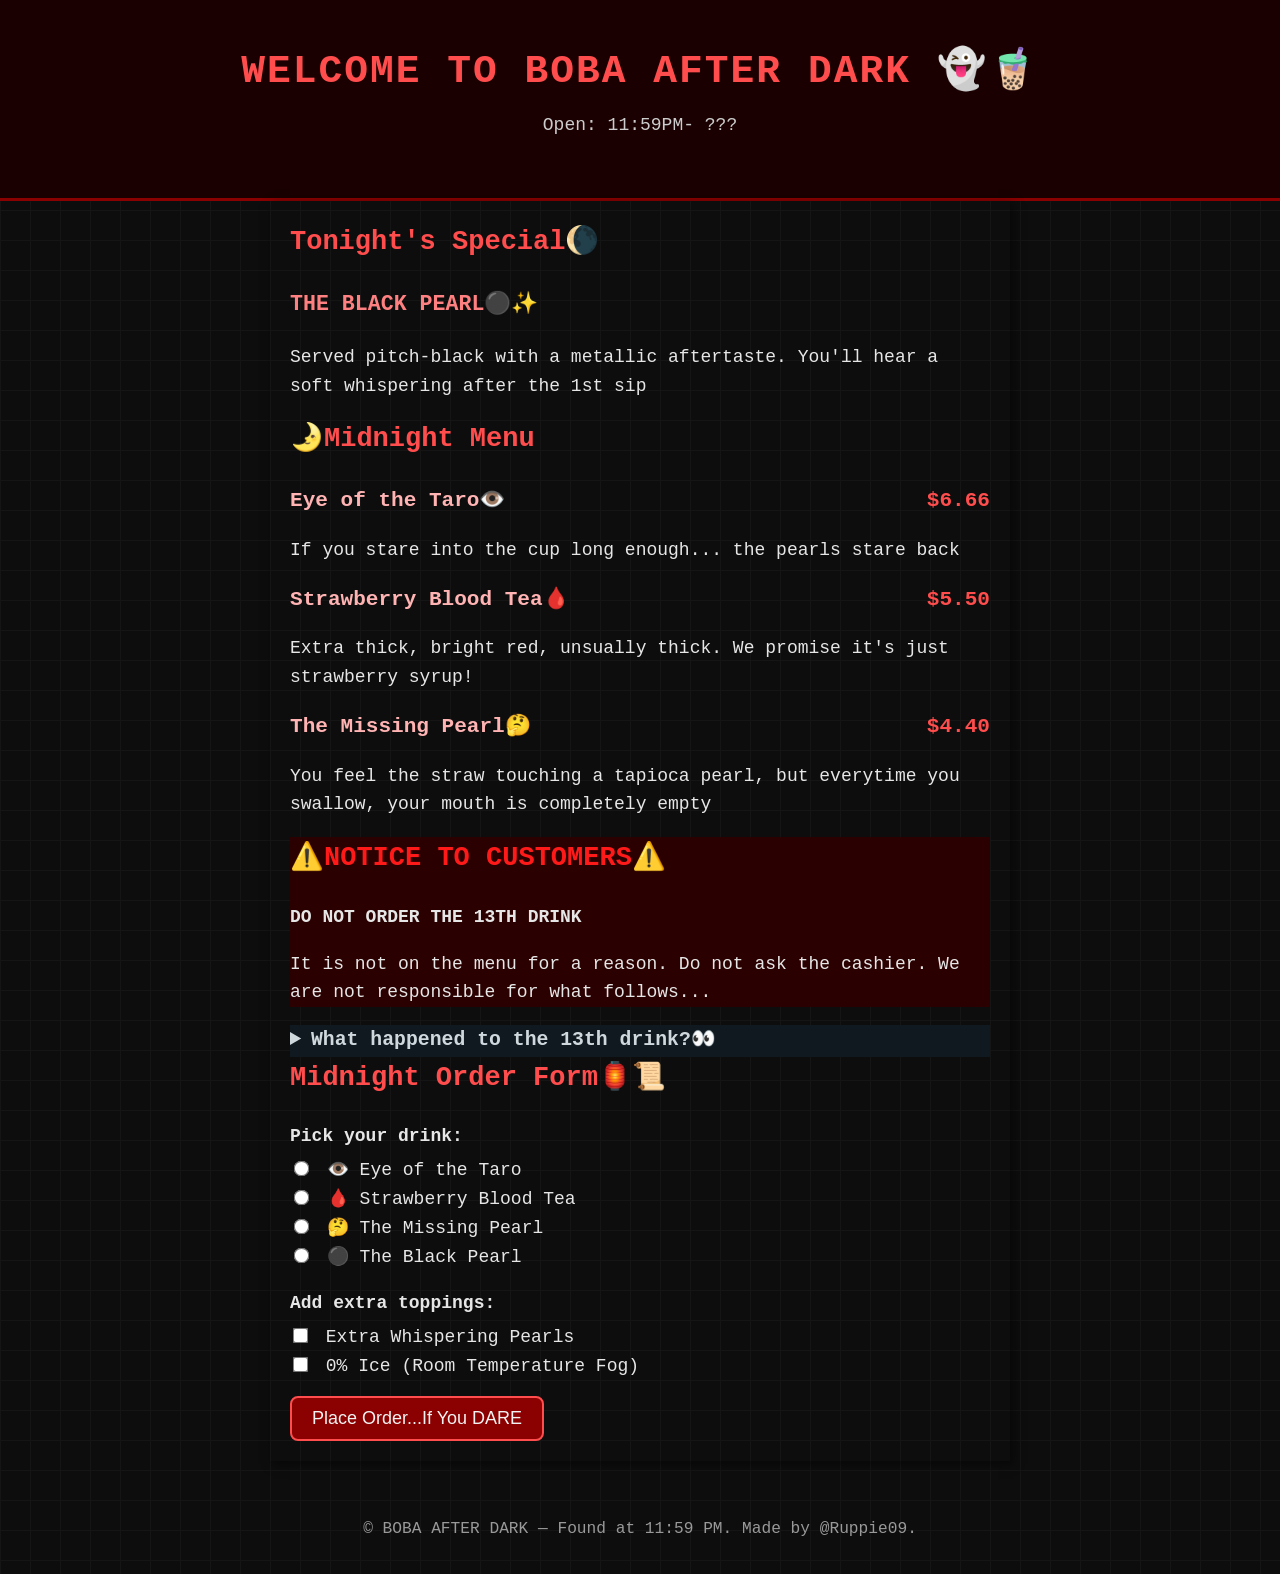
==== index.html @ 9333d312 "debugging" ====
<!DOCTYPE html>
<html lang="en">
    <head>
<meta charset="UTF-8">
<meta name="viewport" content="width=device-width, initial-scale=1.0">
<title>Welcome to BOBA AFTER DARK</title>
<link rel="stylesheet" href="style.css">
    
    </head>
    <body>
        <header>
            <h1>WELCOME TO BOBA AFTER DARK 👻🧋</h1>
            <p class="tagline">Open: 11:59PM- ???</p>
        </header>

        <main>
<section class="special">
            <h2>Tonight's Special🌘</h2>
            <p class="special-title">THE BLACK PEARL⚫✨</p>
            <p>Served pitch-black with a metallic aftertaste. You'll hear a soft whispering after the 1st sip</p>


      </figure>
      <section class="menu">
        <h2>🌛Midnight Menu</h2>
        <article class="drink">
            <h3>Eye of the Taro👁️ <span class ="price">$6.66</span></h3>
            <p>If you stare into the cup long enough... the pearls stare back</p>
        </article>

        <article class="drink">
            <h3>Strawberry Blood Tea🩸<span class="price">$5.50</span></h3>
            <p>Extra thick, bright red, unsually thick. We promise it's just strawberry syrup!</p>

        </article>
        <article class="drink">
            <h3>The Missing Pearl🤔<span class="price">$4.40</span></h3>
            <p>You feel the straw touching a tapioca pearl, but everytime you swallow, your mouth is completely empty</p>

        </article>
      </section>

      <section class="warning">
        <h2>⚠️NOTICE TO CUSTOMERS⚠️</h2>
        <p><strong>DO NOT ORDER THE 13TH DRINK</strong></p>
        <p>It is not on the menu for a reason. Do not ask the cashier. We are not responsible for what follows...</p>
      
            </section>

            <section class="secret">
               <details>
    <summary>What happened to the 13th drink?👀</summary>
    <div class="secret-content">
        <p>Ube Fog used to be our best seller. Purple, cold, a little smoky on top — regulars swore it tasted different every time, like it knew what kind of night you were having. It was the only drink on the menu that came with no ice option, because the owner said "it's already cold enough where it's from."</p>
        <p>One night a customer ordered it at exactly 11:59 PM, paid in exact change, and sat down by the window. The barista turned around to grab a straw. When she turned back, the cup was still full, still steaming a little, and the seat was empty. The door hadn't opened. The bell never rang.</p>
        <p>We pulled Ube Fog off the menu the next morning. Nobody talks about why the cashier quit that same week. But sometimes, right around midnight, someone taps twice on the counter and asks for "the usual" — and whoever's working that night just says we're out.</p>
    </div>
</details>

                   
            </section>

           <section class="order">
      <h2>Midnight Order Form🏮📜</h2>
      <form action="order-placed.html">
        
        <p class="form-title">Pick your drink:</p>
        <label>
          <input type="radio" name="drink" value="taro" required> 👁️ Eye of the Taro
        </label><br>
        <label>
          <input type="radio" name="drink" value="strawberry"> 🩸 Strawberry Blood Tea
        </label><br>
        <label>
          <input type="radio" name="drink" value="midnight"> 🤔 The Missing Pearl
        </label><br>
         <input type="radio" name="drink" value="midnight"> ⚫ The Black Pearl
        </label><br>
                        <p class="form-title">Add extra toppings:
                        </p>
                        <label>
                            <input type="checkbox"  name="topping" value="boba">
                            Extra Whispering Pearls</label><br>
                        
                       <label>
                    <input type="checkbox" name="ice"> 0% Ice (Room Temperature Fog)
                </label><br>

                    <button type="submit">Place Order...If You DARE</button>

                </form>

                
            </section>
        </main>
        <footer>
    <p>© BOBA AFTER DARK — Found at 11:59 PM. Made by @Ruppie09.</p>
  </footer>
        

    </body>
</html>
---- style.css ----
body{
    font-family: 'Courier New', monospace;
    background-color:#0d0d0d;
    background-image: linear-gradient(#151515 1px, transparent 1px), linear-gradient(90deg, #151515 1px, transparent 1px);
  background-size: 30px 30px;
  color: #e6e6e6;
  margin: 0;
  padding: 0;
  font-size: 18px;
  line-height: 1.6;}

  header{
    background-color:#1a0000; 
    color: #f2f2f2;
    text-align: center;
    padding: 40px 15px;
   border-bottom: 3px solid #8b0000;
  }
  header h1{
    margin: 0;
    font-size: 2.2em;
    color: #ff4d4d;
    letter-spacing: 2px;
  }

  .tagline{
    margin-top: 8px;
    color: #cccccc;
  }

  main{
    max-width: 700px;
    margin: 0 auto;
    padding: 20px;
    margin-bottom:25px;
    box-shadow: 3px 3px 10px rgba(0, 0, 0, 0.5);

  }

  h2{
    margin-top: 0;
    color:#ff4d4d ;
  }
  .special-title{
    color:#ff8080 ;
    font-weight: bold;
    font-size: 1.2em;
  }
  .featured-img{
    text-align: center;
    margin: 20px 0;
  }
  .featured-img img{
    width: 100%;
    max-width: 400px;
    border-radius: 10px;
    border: 3px solid #8b0000;

  }
  .featured-img figcaption{
    margin-top: 8px;
    font-size :0px;
    color: #999;
    font-style: italic;
  }
  .drink:hover{
border-color: #ff4d4d;
  background-color: #221111;
  }

  .drink h3{
    margin-top: 0;
    margin-bottom: 5px;
    color:#ffb3b3 ;
  }
  .price{
    float: right;
    color:#ff4d4d;
    font-weight: bold;
  }
  .warning{
    background-color:#2b0000;
    border-color: #ff4d4d;
  }
  .warning h2{
     color: #ff1a1a;
  }
  .secret{
    background-color: #101820;
  border-color: #444;
  }
  .secret summary{
    font-size: 1.1em;
    font-weight: bold;
    cursor: pointer;
    color: #cfd8dc;
  }

  .secret-content{
    margin-top: 10px;
  }
  .form-title{
    font-weight: bold;
    margin-bottom: 5px;
  }
  .order input[
    type="radio"], 
    .order input[type="checkbox"]
  {
    margin-right: 8px;
    transform: scale(1.2);
  }
  .order button{
    margin-top: 15px;
    padding: 10px 20px;
    font-size: 1em;
    background-color: #8b0000;
  color: #f2f2f2;
  border: 2px solid #ff4d4d;
  border-radius: 8px;
  cursor: pointer;
  }
  .order button:hover{
    background-color:#ff1a1a; 
     color: #000;
  }
  footer {
  text-align: center;
  font-size: 0.9em;
  color: #999;
  padding: 15px;
}
.order-result{
  text-align: center;
}
.back-link {
  display: block;
  text-align: center;
  color: #ff8080;
  margin-bottom: 25px;
}

.back-link:hover {
  color: #ff4d4d;
}
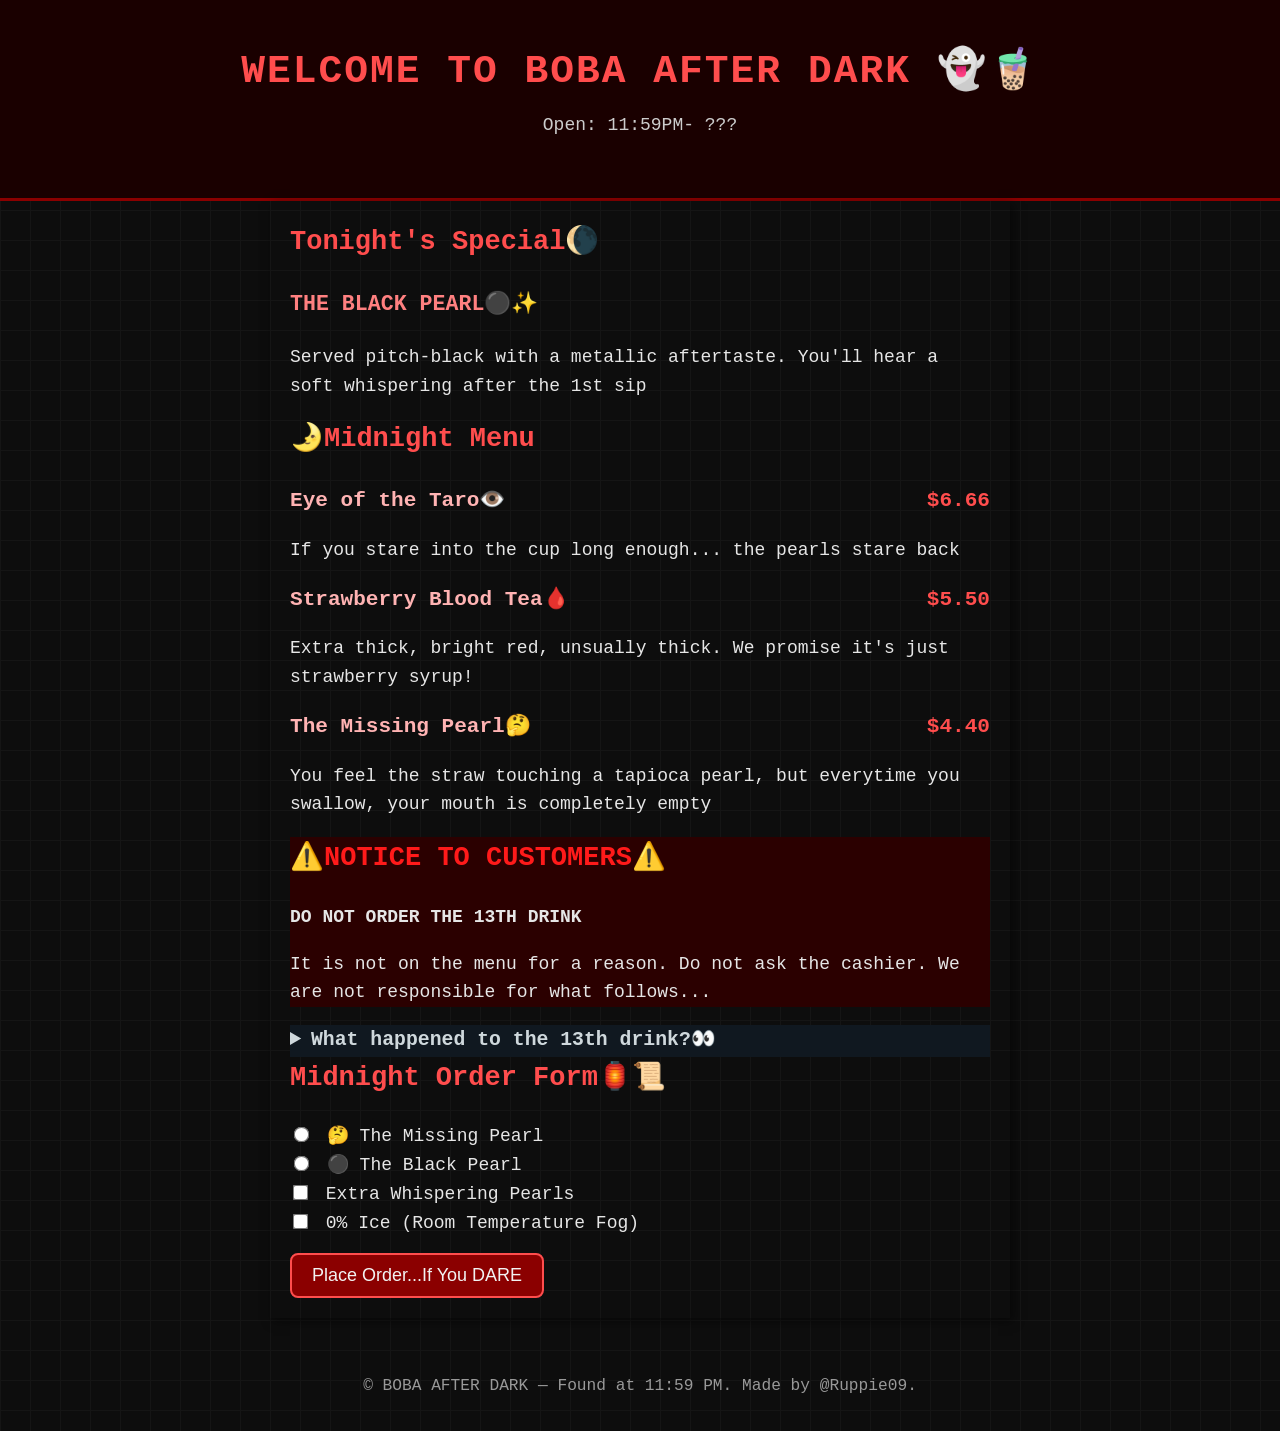
==== commit 42fd5e39: "added drinks" ====
--- a/index.html
+++ b/index.html
@@ -64,21 +64,12 @@
       <h2>Midnight Order Form🏮📜</h2>
       <form action="order-placed.html">
         
-        <p class="form-title">Pick your drink:</p>
-        <label>
-          <input type="radio" name="drink" value="taro" required> 👁️ Eye of the Taro
+       <label>
+          <input type="radio" name="drink" value="missing"> 🤔 The Missing Pearl
         </label><br>
         <label>
-          <input type="radio" name="drink" value="strawberry"> 🩸 Strawberry Blood Tea
+          <input type="radio" name="drink" value="blackpearl"> ⚫ The Black Pearl
         </label><br>
-        <label>
-          <input type="radio" name="drink" value="midnight"> 🤔 The Missing Pearl
-        </label><br>
-         <input type="radio" name="drink" value="midnight"> ⚫ The Black Pearl
-        </label><br>
-                        <p class="form-title">Add extra toppings:
-                        </p>
-                        <label>
                             <input type="checkbox"  name="topping" value="boba">
                             Extra Whispering Pearls</label><br>
                         
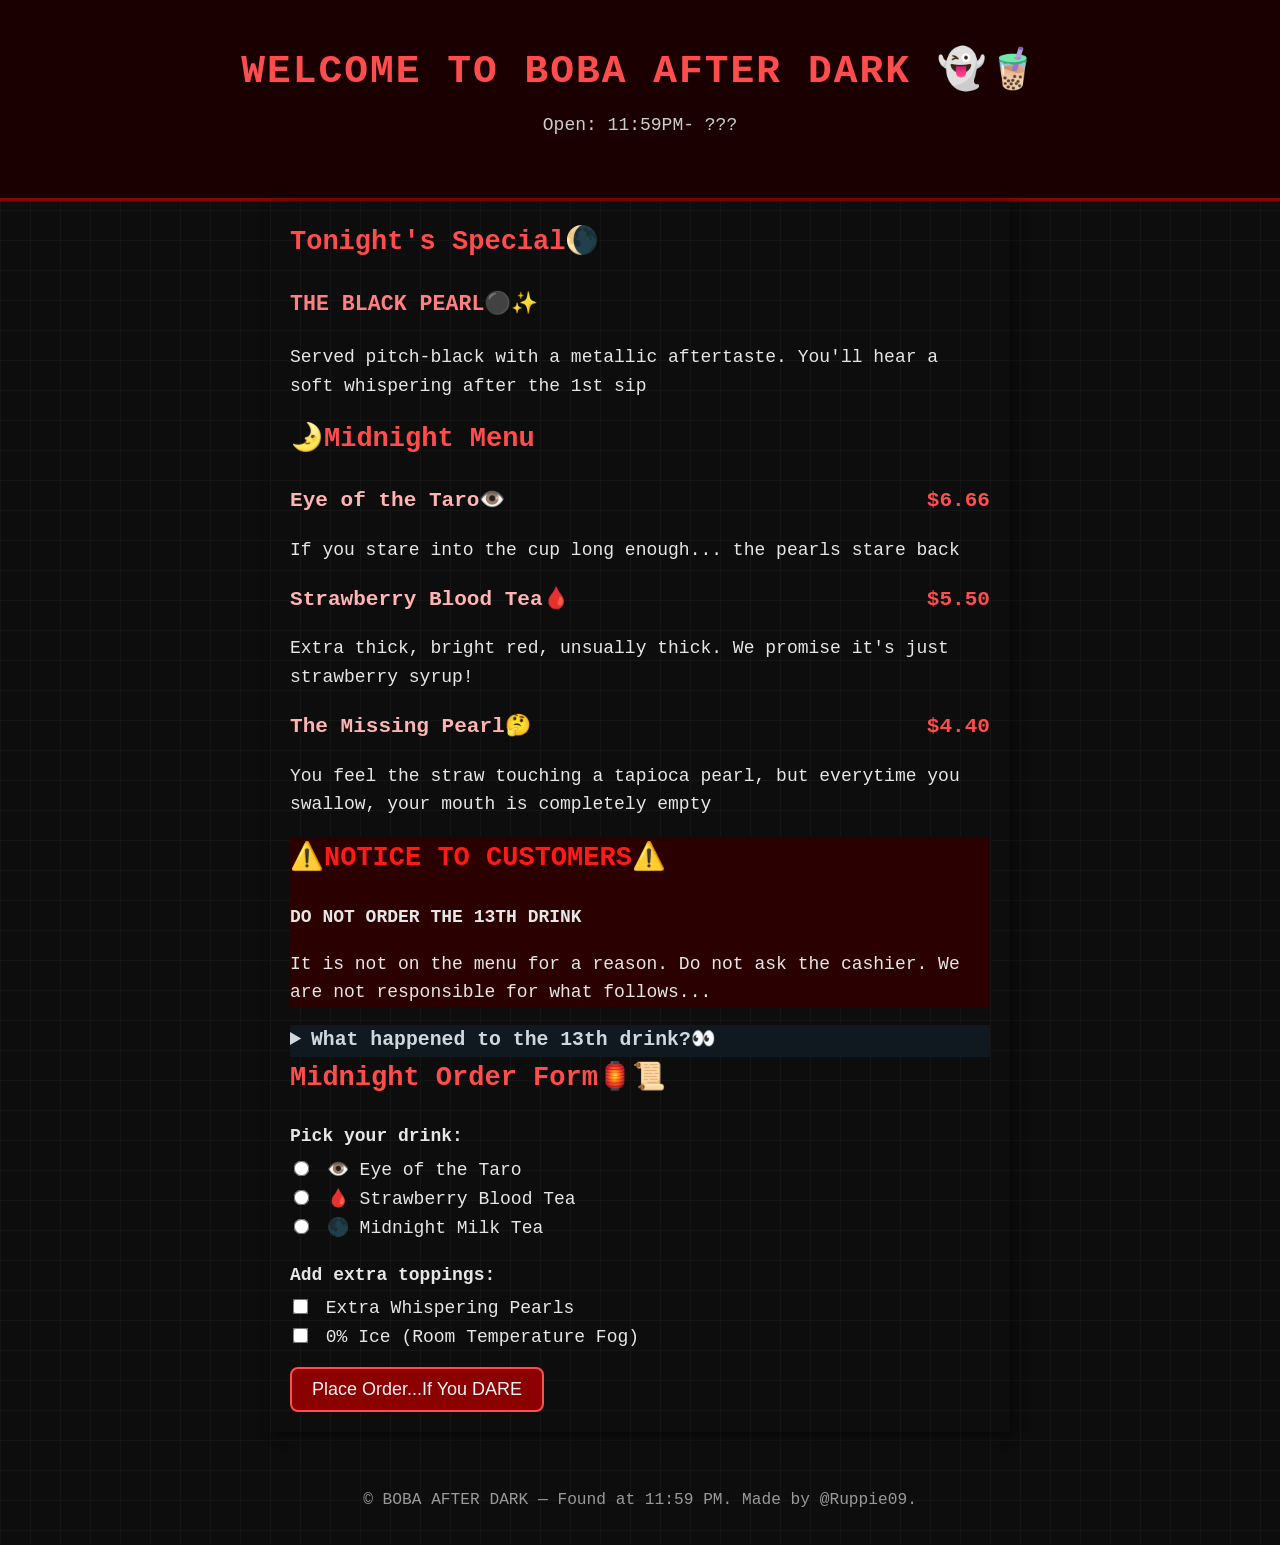
==== commit 7e847a05: "changes" ====
--- a/index.html
+++ b/index.html
@@ -64,12 +64,19 @@
       <h2>Midnight Order Form🏮📜</h2>
       <form action="order-placed.html">
         
-       <label>
-          <input type="radio" name="drink" value="missing"> 🤔 The Missing Pearl
+        <p class="form-title">Pick your drink:</p>
+        <label>
+          <input type="radio" name="drink" value="taro" required> 👁️ Eye of the Taro
         </label><br>
         <label>
-          <input type="radio" name="drink" value="blackpearl"> ⚫ The Black Pearl
+          <input type="radio" name="drink" value="strawberry"> 🩸 Strawberry Blood Tea
         </label><br>
+        <label>
+          <input type="radio" name="drink" value="midnight"> 🌑 Midnight Milk Tea
+        </label><br>
+                        <p class="form-title">Add extra toppings:
+                        </p>
+                        <label>
                             <input type="checkbox"  name="topping" value="boba">
                             Extra Whispering Pearls</label><br>
                         
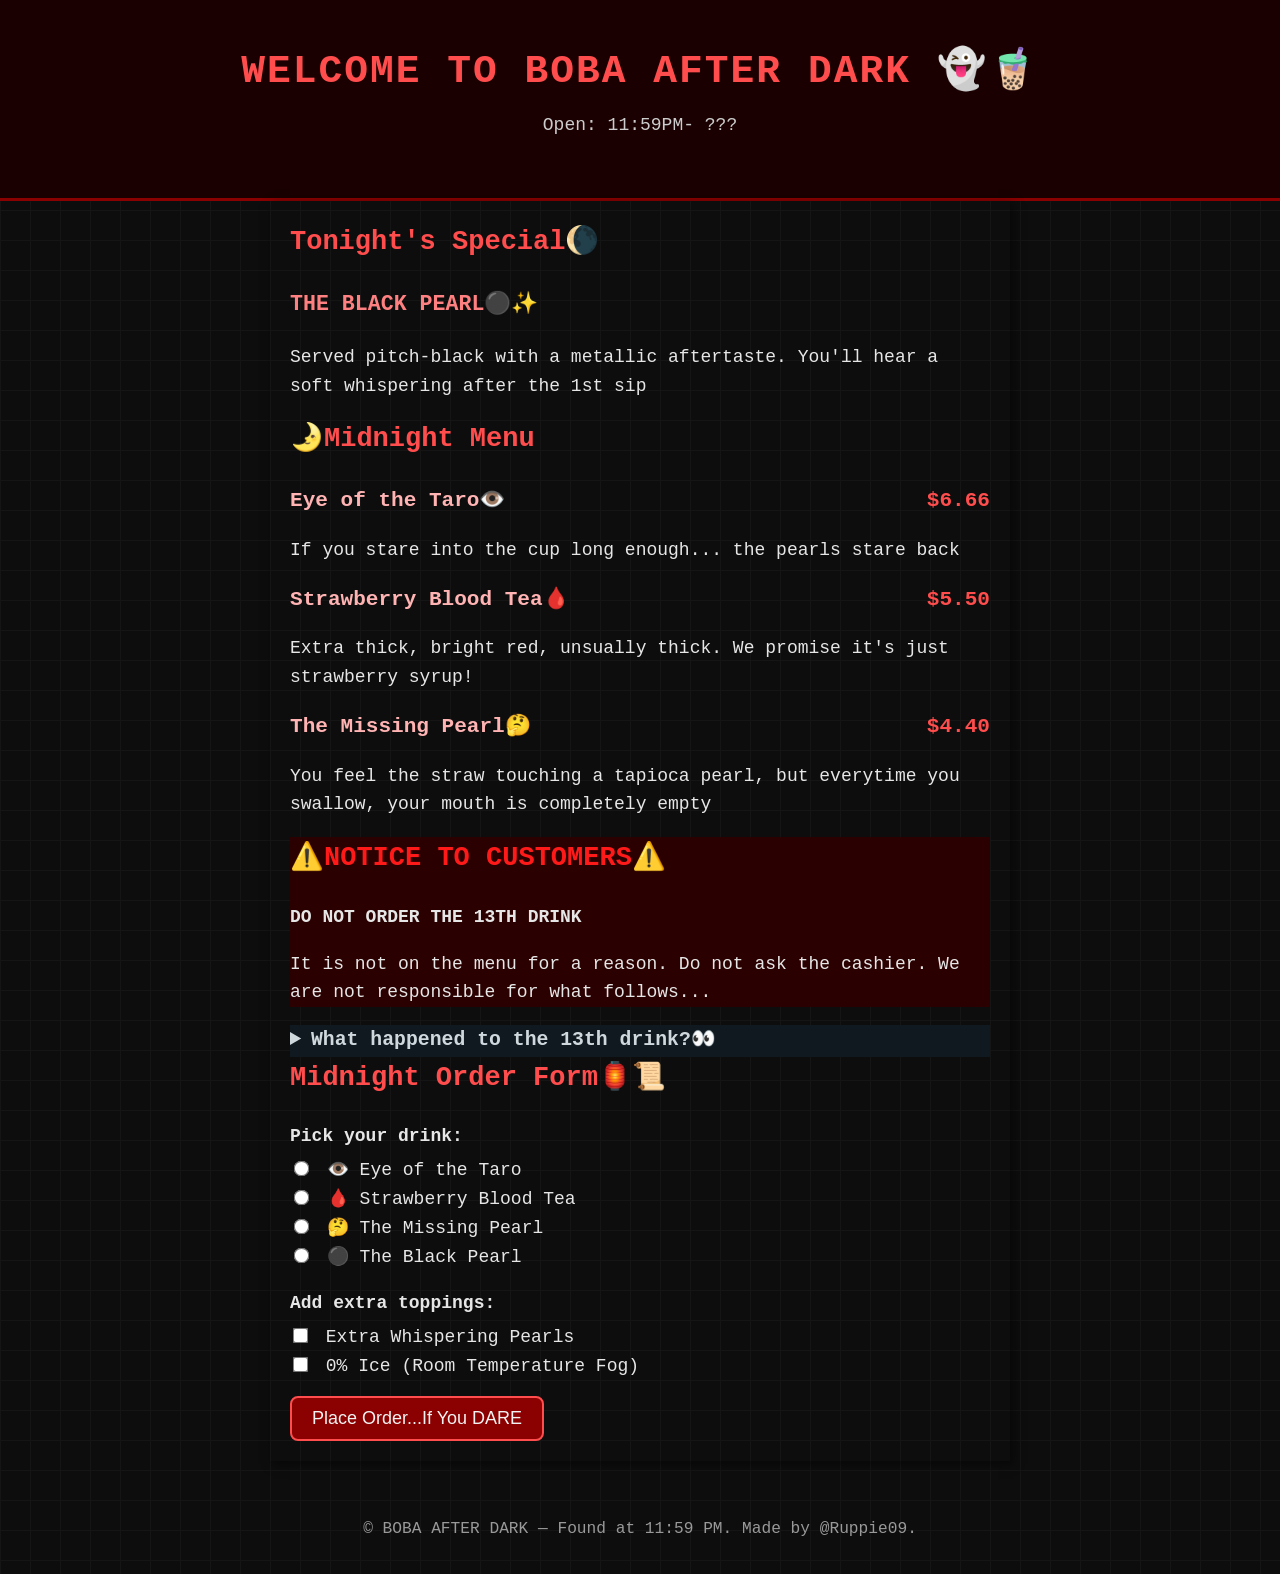
==== commit 5837db4f: "bug fixed" ====
--- a/index.html
+++ b/index.html
@@ -58,39 +58,40 @@
 </details>
 
                    
-            </section>
+          </section>
 
-           <section class="order">
-      <h2>Midnight Order Form🏮📜</h2>
-      <form action="order-placed.html">
-        
-        <p class="form-title">Pick your drink:</p>
-        <label>
-          <input type="radio" name="drink" value="taro" required> 👁️ Eye of the Taro
-        </label><br>
-        <label>
-          <input type="radio" name="drink" value="strawberry"> 🩸 Strawberry Blood Tea
-        </label><br>
-        <label>
-          <input type="radio" name="drink" value="midnight"> 🌑 Midnight Milk Tea
-        </label><br>
-                        <p class="form-title">Add extra toppings:
-                        </p>
-                        <label>
-                            <input type="checkbox"  name="topping" value="boba">
-                            Extra Whispering Pearls</label><br>
-                        
-                       <label>
-                    <input type="checkbox" name="ice"> 0% Ice (Room Temperature Fog)
-                </label><br>
+    <section class="order">
+        <h2>Midnight Order Form🏮📜</h2>
+        <form action="order-placed.html">
 
-                    <button type="submit">Place Order...If You DARE</button>
+            <p class="form-title">Pick your drink:</p>
+            <label>
+                <input type="radio" name="drink" value="taro" required> 👁️ Eye of the Taro
+            </label><br>
+            <label>
+                <input type="radio" name="drink" value="strawberry"> 🩸 Strawberry Blood Tea
+            </label><br>
+            <label>
+                <input type="radio" name="drink" value="missing"> 🤔 The Missing Pearl
+            </label><br>
+            <label>
+                <input type="radio" name="drink" value="blackpearl"> ⚫ The Black Pearl
+            </label><br>
 
-                </form>
+            <p class="form-title">Add extra toppings:</p>
+            <label>
+                <input type="checkbox" name="topping" value="boba">
+                Extra Whispering Pearls
+            </label><br>
+            <label>
+                <input type="checkbox" name="ice"> 0% Ice (Room Temperature Fog)
+            </label><br>
 
-                
-            </section>
-        </main>
+            <button type="submit">Place Order...If You DARE</button>
+
+        </form>
+    </section>
+</main>
         <footer>
     <p>© BOBA AFTER DARK — Found at 11:59 PM. Made by @Ruppie09.</p>
   </footer>
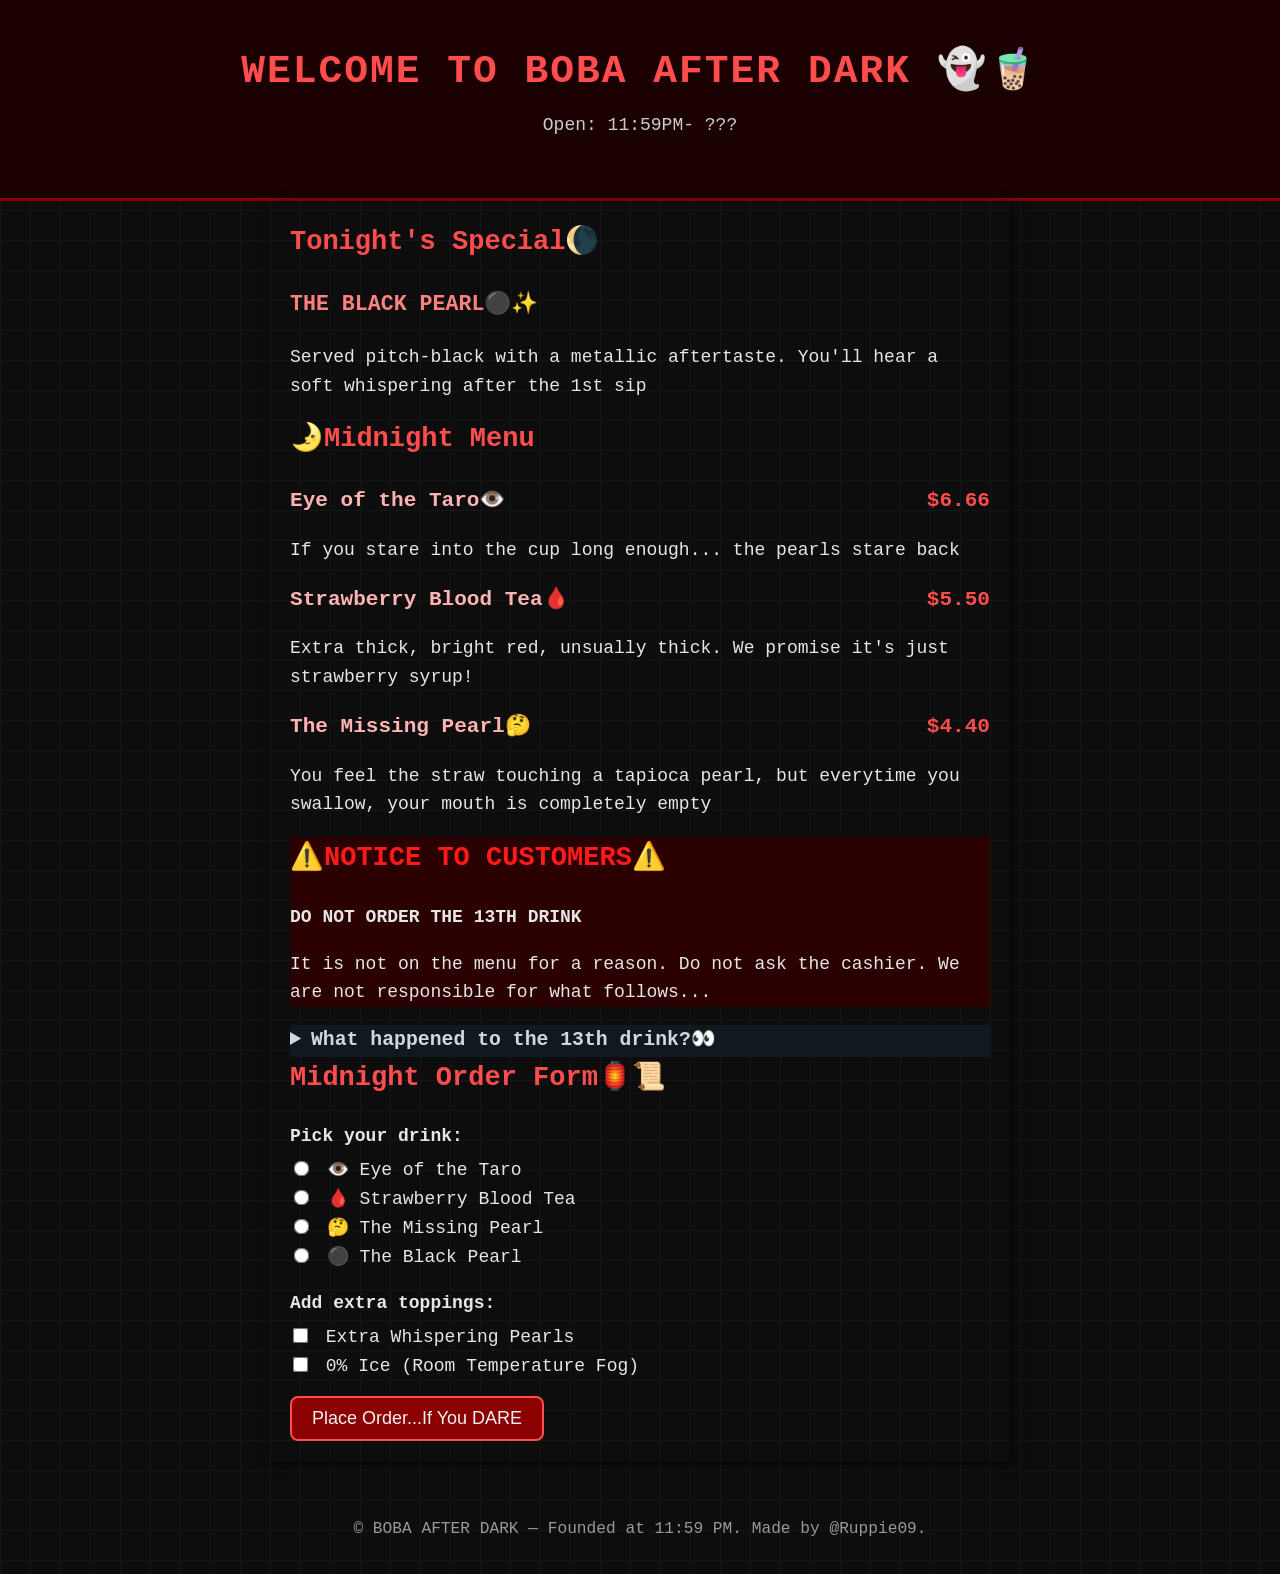
==== commit 955499c9: "deployed" ====
--- a/index.html
+++ b/index.html
@@ -4,6 +4,8 @@
 <meta charset="UTF-8">
 <meta name="viewport" content="width=device-width, initial-scale=1.0">
 <title>Welcome to BOBA AFTER DARK</title>
+
+<link rel="icon" type="image/png" href="horror-cat.png.png">
 <link rel="stylesheet" href="style.css">
     
     </head>
@@ -63,7 +65,7 @@
     <section class="order">
         <h2>Midnight Order Form🏮📜</h2>
         <form action="order-placed.html">
-
+<!-- redeploy --> 
             <p class="form-title">Pick your drink:</p>
             <label>
                 <input type="radio" name="drink" value="taro" required> 👁️ Eye of the Taro
@@ -93,7 +95,7 @@
     </section>
 </main>
         <footer>
-    <p>© BOBA AFTER DARK — Found at 11:59 PM. Made by @Ruppie09.</p>
+    <p>© BOBA AFTER DARK — Founded at 11:59 PM. Made by @Ruppie09.</p>
   </footer>
         
 
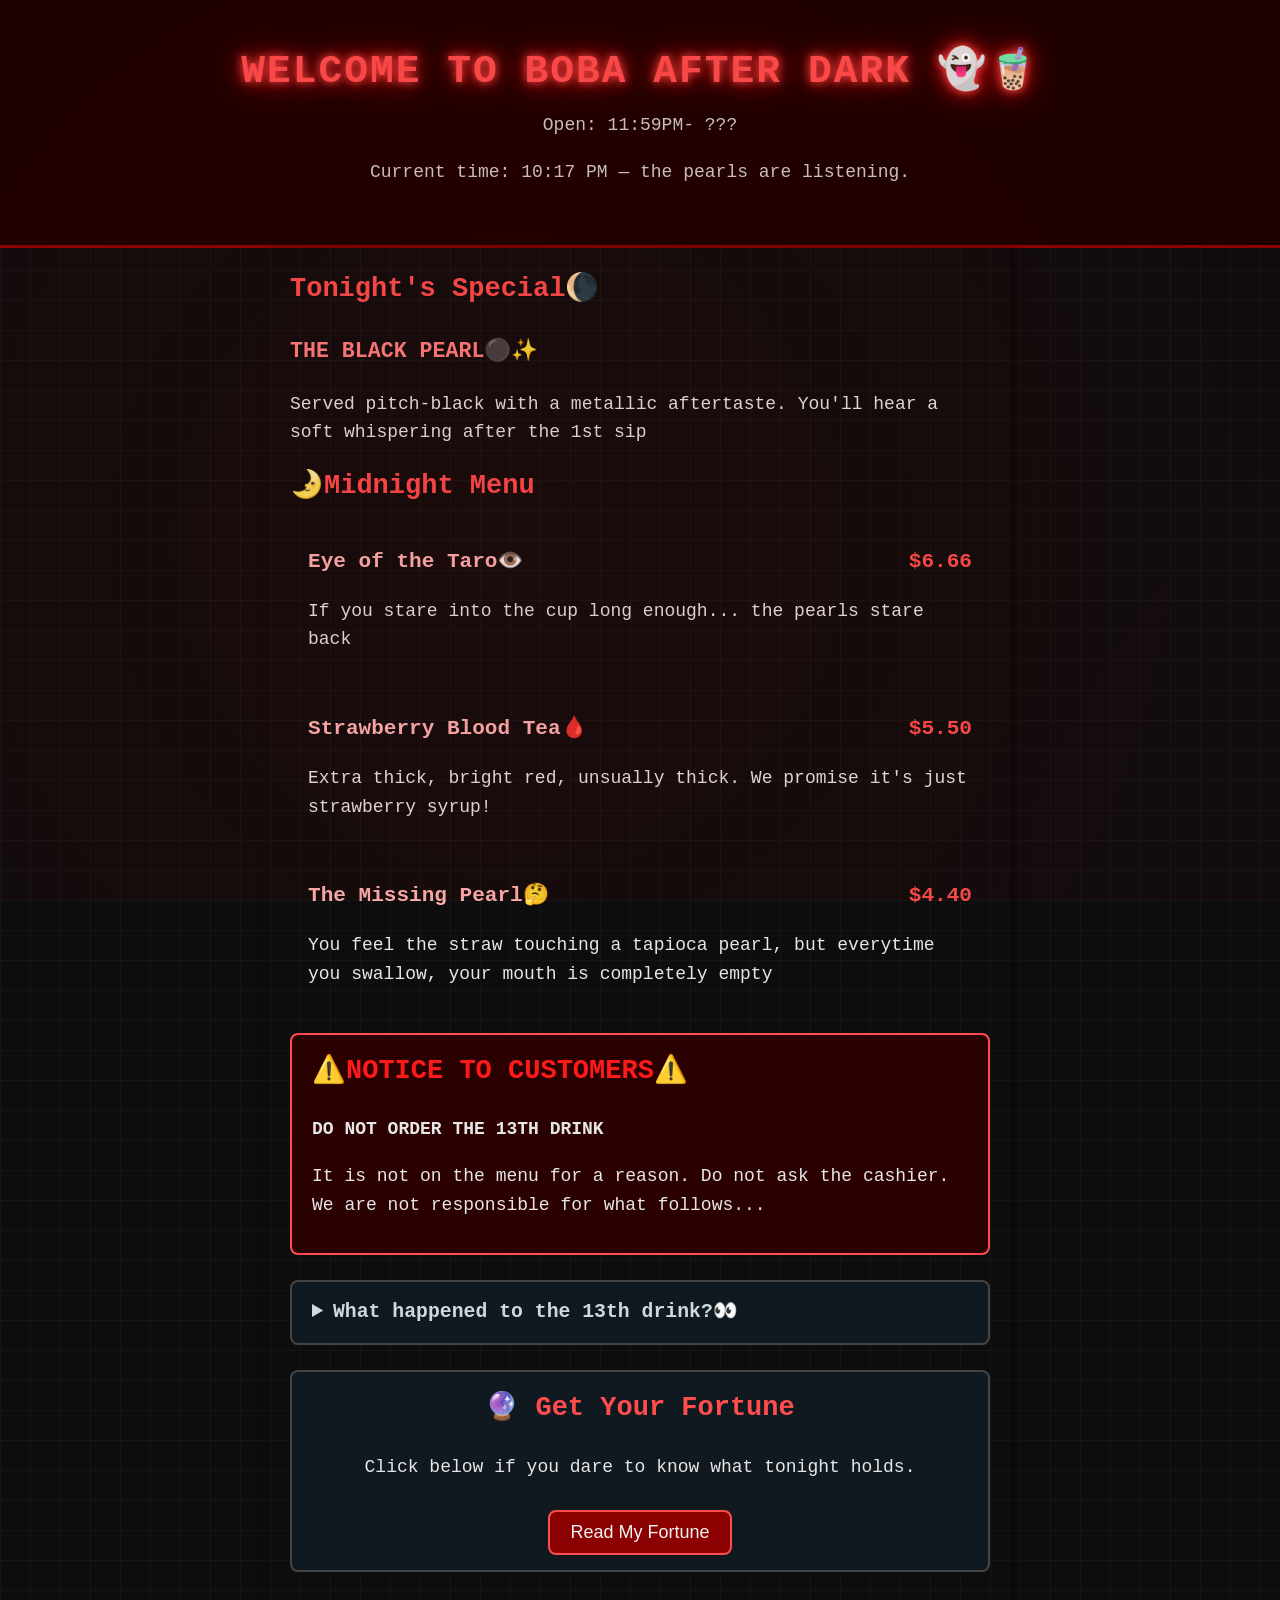
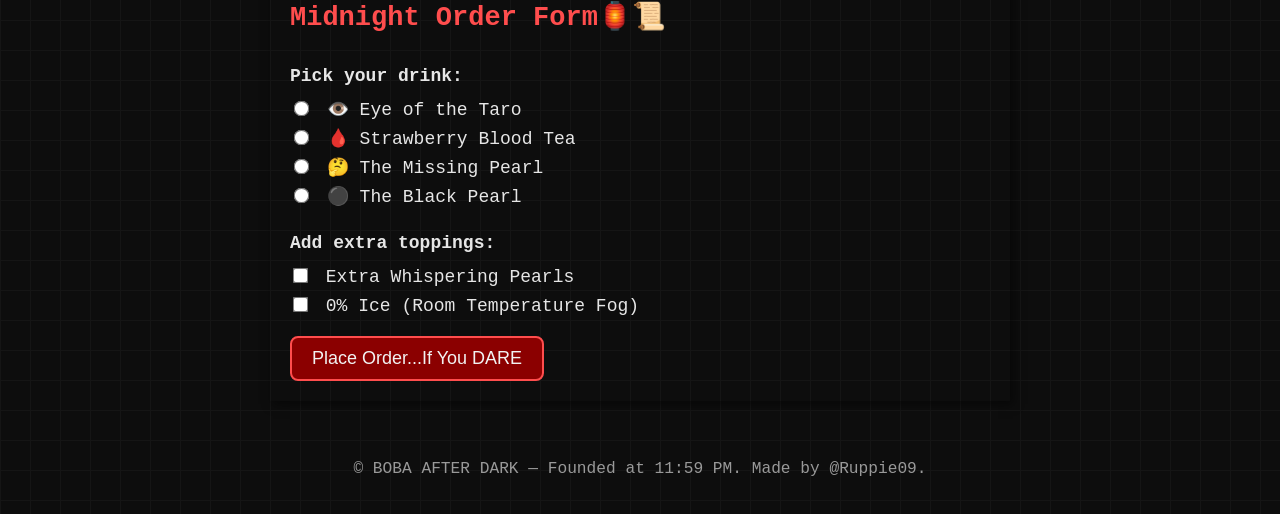
==== commit bbe20831: "added cool changes" ====
--- a/index.html
+++ b/index.html
@@ -13,16 +13,16 @@
         <header>
             <h1>WELCOME TO BOBA AFTER DARK 👻🧋</h1>
             <p class="tagline">Open: 11:59PM- ???</p>
+            <p class="tagline" id="live-clock">Checking the hour...</p>
         </header>
 
         <main>
 <section class="special">
             <h2>Tonight's Special🌘</h2>
             <p class="special-title">THE BLACK PEARL⚫✨</p>
-            <p>Served pitch-black with a metallic aftertaste. You'll hear a soft whispering after the 1st sip</p>
+          <p>Served pitch-black with a metallic aftertaste. You'll hear a soft whispering after the 1st sip</p>
+        </section>
 
-
-      </figure>
       <section class="menu">
         <h2>🌛Midnight Menu</h2>
         <article class="drink">
@@ -60,7 +60,13 @@
 </details>
 
                    
-          </section>
+         </section>
+
+            <section class="fortune">
+              <h2>🔮 Get Your Fortune</h2>
+              <p id="fortune-text">Click below if you dare to know what tonight holds.</p>
+              <button type="button" id="fortune-btn">Read My Fortune</button>
+            </section>
 
     <section class="order">
         <h2>Midnight Order Form🏮📜</h2>
@@ -97,7 +103,24 @@
         <footer>
     <p>© BOBA AFTER DARK — Founded at 11:59 PM. Made by @Ruppie09.</p>
   </footer>
-        
-
+        <script>
+      function updateClock(){
+        const now = new Date();
+        const h = now.getHours(), m = now.getMinutes();
+        const timeStr = now.toLocaleTimeString([], { hour: '2-digit', minute:'2-digit' });
+        const clockEl = document.getElementById('live-clock');
+        if (!clockEl) return;
+        if (h === 0 && m < 15) {
+          clockEl.textContent = "🕛 It is currently the witching hour... we're watching.";
+          clockEl.style.color = "#ff1a1a";
+        } else {
+          clockEl.textContent = "Current time: " + timeStr + " — the pearls are listening.";
+          clockEl.style.color = "#cccccc";
+        }
+      }
+      updateClock();
+      setInterval(updateClock, 30000);
+    </script>
+<script src="script.js"></script>
     </body>
 </html>
--- a/style.css
+++ b/style.css
@@ -16,13 +16,19 @@
     padding: 40px 15px;
    border-bottom: 3px solid #8b0000;
   }
-  header h1{
+ header h1{
     margin: 0;
     font-size: 2.2em;
     color: #ff4d4d;
     letter-spacing: 2px;
-  }
-
+    text-shadow: 0 0 8px #ff4d4d, 0 0 20px #ff1a1a, 0 0 40px #8b0000;
+    animation: flicker 4s infinite;
+  }
+
+  @keyframes flicker {
+    0%, 19%, 21%, 23%, 25%, 54%, 56%, 100% { opacity: 1; }
+    20%, 22%, 24%, 55% { opacity: 0.4; }
+  }
   .tagline{
     margin-top: 8px;
     color: #cccccc;
@@ -63,9 +69,32 @@
     color: #999;
     font-style: italic;
   }
-  .drink:hover{
-border-color: #ff4d4d;
-  background-color: #221111;
+  body::before {
+    content: "";
+    position: fixed;
+    inset: 0;
+    background: radial-gradient(circle at 20% 30%, rgba(139,0,0,0.12), transparent 45%),
+                radial-gradient(circle at 80% 70%, rgba(80,0,80,0.10), transparent 50%);
+    background-size: 200% 200%;
+    animation: driftFog 25s ease-in-out infinite;
+    pointer-events: none;
+    z-index: 0;
+}
+@keyframes driftFog {
+    0%   { background-position: 0% 0%, 100% 100%; }
+    50%  { background-position: 100% 50%, 0% 50%; }
+    100% { background-position: 0% 0%, 100% 100%; }
+}
+  .drink{
+    border: 2px solid transparent;
+    border-radius: 8px;
+    padding: 12px 16px;
+    margin-bottom: 12px;
+    transition: border-color 0.2s ease, background-color 0.2s ease;
+  }
+.drink:hover{
+    border-color: #ff4d4d;
+    background-color: #221111;
   }
 
   .drink h3{
@@ -80,14 +109,20 @@
   }
   .warning{
     background-color:#2b0000;
-    border-color: #ff4d4d;
+    border: 2px solid #ff4d4d;
+    border-radius: 8px;
+    padding: 15px 20px;
+    margin-bottom: 25px;
   }
   .warning h2{
      color: #ff1a1a;
   }
   .secret{
     background-color: #101820;
-  border-color: #444;
+    border: 2px solid #444;
+    border-radius: 8px;
+    padding: 15px 20px;
+    margin-bottom: 25px;
   }
   .secret summary{
     font-size: 1.1em;
@@ -142,4 +177,52 @@
 
 .back-link:hover {
   color: #ff4d4d;
-}+}
+fieldset {
+    border: 1px solid #333;
+    border-radius: 8px;
+    padding: 12px 16px;
+    margin-bottom: 15px;
+}
+legend {
+    padding: 0 6px;
+}
+.option {
+    display: block;
+    margin: 6px 0;
+}
+.fortune {
+    text-align: center;
+    background-color: #101820;
+    border: 2px solid #444;
+    border-radius: 8px;
+    padding: 15px 20px;
+    margin-bottom: 25px;
+}
+.fortune button {
+    margin-top: 10px;
+    padding: 10px 20px;
+    font-size: 1em;
+    background-color: #8b0000;
+    color: #f2f2f2;
+    border: 2px solid #ff4d4d;
+    border-radius: 8px;
+    cursor: pointer;
+}
+.fortune button:hover {
+    background-color: #ff1a1a;
+    color: #000;
+}
+.drink h3 {
+    transition: transform 0.15s ease;
+}
+.drink:hover h3 {
+    animation: glitchShake 0.25s ease;
+}
+@keyframes glitchShake {
+    0%   { transform: translate(0,0); }
+    25%  { transform: translate(-1px, 1px); }
+    50%  { transform: translate(1px, -1px); }
+    75%  { transform: translate(-1px, -1px); }
+    100% { transform: translate(0,0); }
+}
